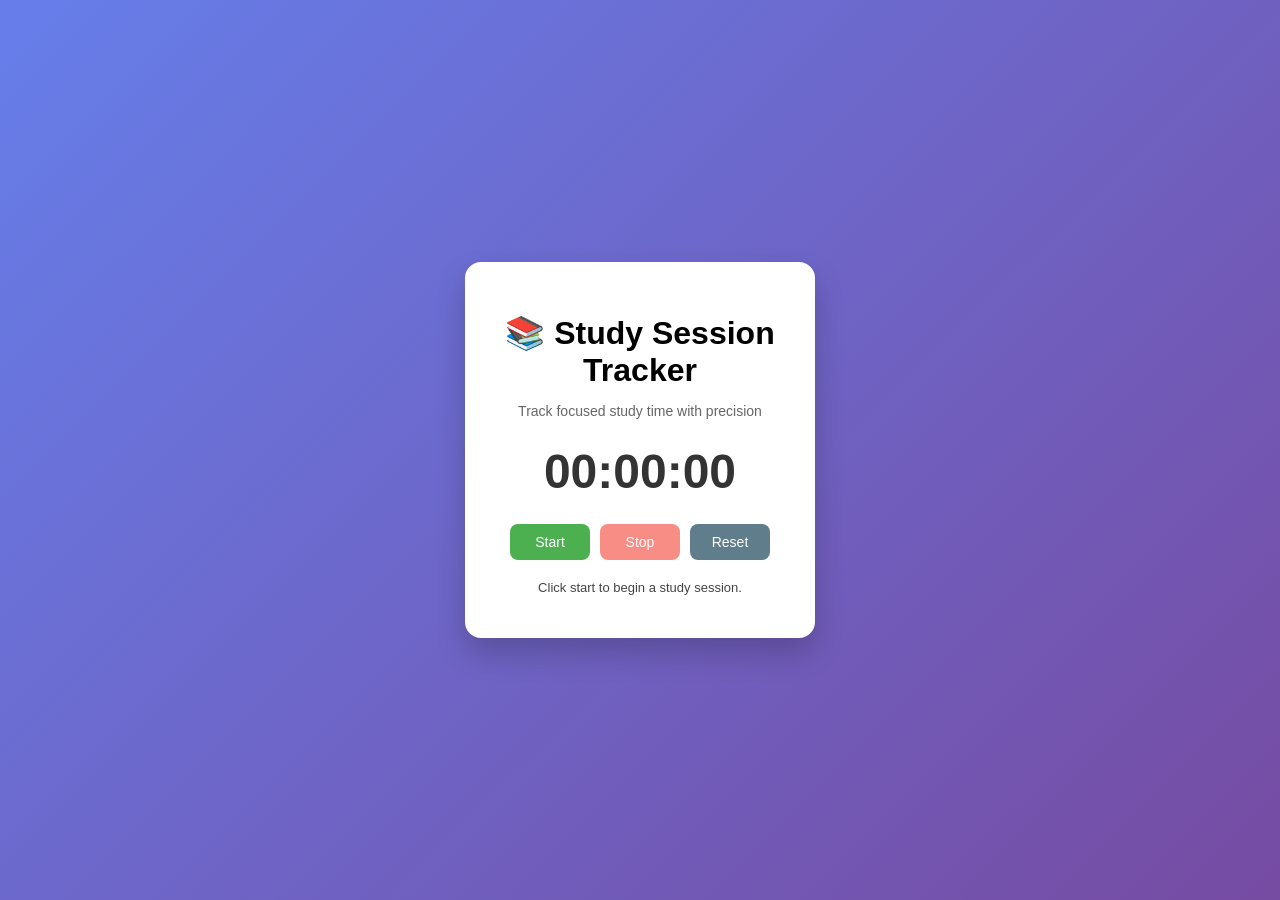
==== week-2-study-tracker/index.html @ a1ed582e "Week 2: Smart Study Session Tracker with seconds" ====
<!DOCTYPE html>
<html lang="en">
<head>
  <meta charset="UTF-8" />
  <meta name="viewport" content="width=device-width, initial-scale=1.0"/>
  <title>Study Session Tracker</title>
  <link rel="stylesheet" href="style.css" />
</head>
<body>

  <div class="container">
    <h1>📚 Study Session Tracker</h1>
    <p class="subtitle">Track focused study time with precision</p>

    <div class="timer" id="timer">00:00:00</div>

    <div class="buttons">
      <button id="startBtn">Start</button>
      <button id="stopBtn" disabled>Stop</button>
      <button id="resetBtn">Reset</button>
    </div>

    <p class="info" id="infoText">Click start to begin a study session.</p>
  </div>

  <script src="script.js"></script>
</body>
</html>
---- week-2-study-tracker/style.css ----
* {
  box-sizing: border-box;
  font-family: "Segoe UI", Tahoma, sans-serif;
}

body {
  margin: 0;
  height: 100vh;
  background: linear-gradient(135deg, #667eea, #764ba2);
  display: flex;
  justify-content: center;
  align-items: center;
}

.container {
  background: #ffffff;
  padding: 30px 40px;
  border-radius: 16px;
  width: 350px;
  text-align: center;
  box-shadow: 0 15px 30px rgba(0,0,0,0.2);
}

h1 {
  margin-bottom: 5px;
}

.subtitle {
  font-size: 14px;
  color: #666;
  margin-bottom: 25px;
}

.timer {
  font-size: 48px;
  font-weight: bold;
  margin-bottom: 25px;
  color: #333;
}

.buttons {
  display: flex;
  justify-content: space-between;
  margin-bottom: 20px;
}

button {
  flex: 1;
  margin: 0 5px;
  padding: 10px;
  border: none;
  border-radius: 8px;
  font-size: 14px;
  cursor: pointer;
  transition: 0.3s;
}

#startBtn {
  background-color: #4CAF50;
  color: white;
}

#stopBtn {
  background-color: #f44336;
  color: white;
}

#resetBtn {
  background-color: #607D8B;
  color: white;
}

button:disabled {
  opacity: 0.6;
  cursor: not-allowed;
}

button:hover:not(:disabled) {
  transform: translateY(-2px);
}

.info {
  font-size: 13px;
  color: #444;
}
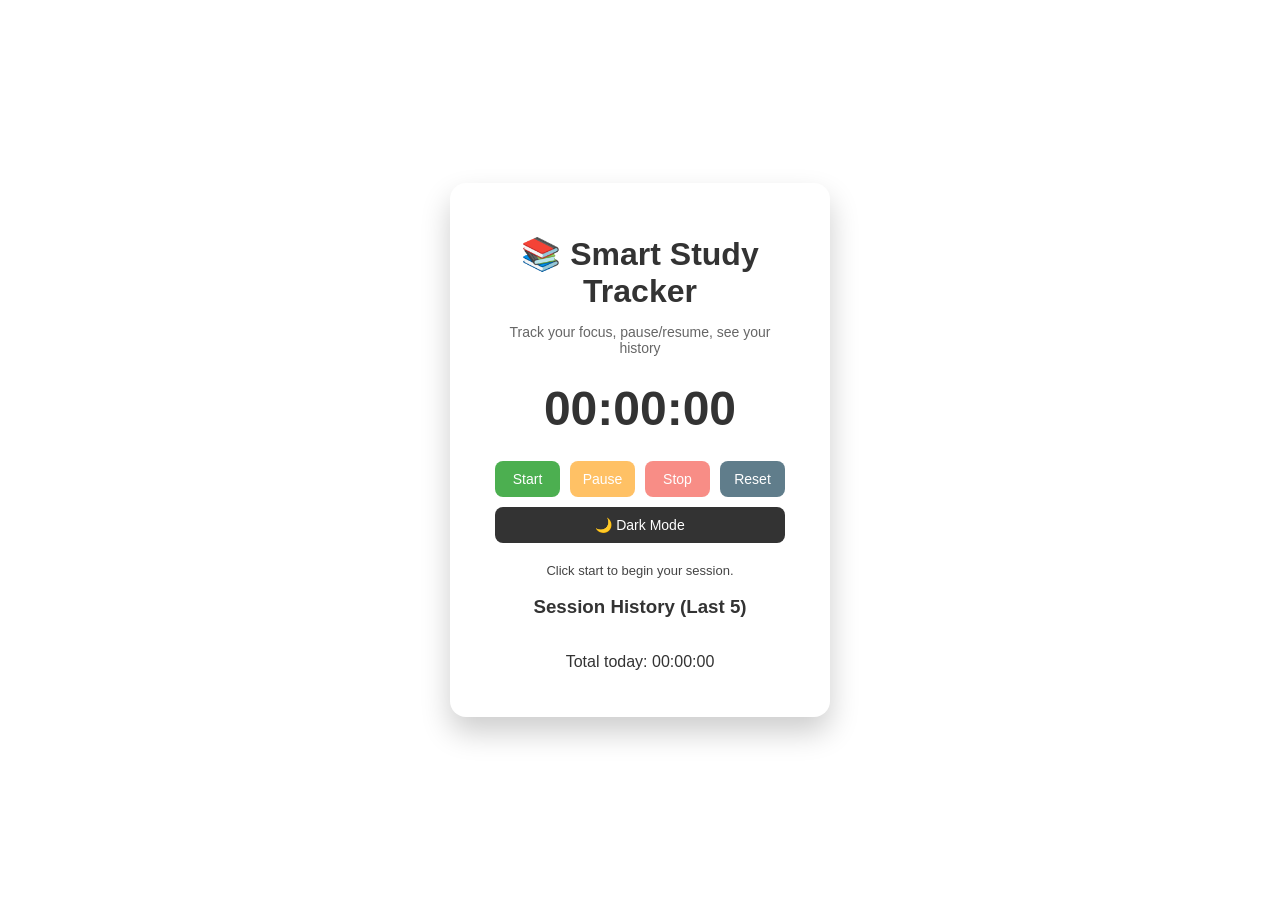
==== commit b23c6b7b: "Week 2: Upgraded Smart Study Session Tracker with pause, history, total time, and dark mode" ====
--- a/week-2-study-tracker/index.html
+++ b/week-2-study-tracker/index.html
@@ -1,26 +1,32 @@
 <!DOCTYPE html>
 <html lang="en">
 <head>
-  <meta charset="UTF-8" />
-  <meta name="viewport" content="width=device-width, initial-scale=1.0"/>
-  <title>Study Session Tracker</title>
-  <link rel="stylesheet" href="style.css" />
+  <meta charset="UTF-8">
+  <meta name="viewport" content="width=device-width, initial-scale=1.0">
+  <title>Smart Study Tracker</title>
+  <link rel="stylesheet" href="style.css">
 </head>
 <body>
-
   <div class="container">
-    <h1>📚 Study Session Tracker</h1>
-    <p class="subtitle">Track focused study time with precision</p>
+    <h1>📚 Smart Study Tracker</h1>
+    <p class="subtitle">Track your focus, pause/resume, see your history</p>
 
     <div class="timer" id="timer">00:00:00</div>
 
     <div class="buttons">
       <button id="startBtn">Start</button>
+      <button id="pauseBtn" disabled>Pause</button>
       <button id="stopBtn" disabled>Stop</button>
       <button id="resetBtn">Reset</button>
+      <button id="darkModeBtn">🌙 Dark Mode</button>
     </div>
 
-    <p class="info" id="infoText">Click start to begin a study session.</p>
+    <p class="info" id="infoText">Click start to begin your session.</p>
+
+    <h3>Session History (Last 5)</h3>
+    <ul id="historyList"></ul>
+
+    <p>Total today: <span id="totalTime">00:00:00</span></p>
   </div>
 
   <script src="script.js"></script>
--- a/week-2-study-tracker/style.css
+++ b/week-2-study-tracker/style.css
@@ -1,85 +1,53 @@
-* {
-  box-sizing: border-box;
-  font-family: "Segoe UI", Tahoma, sans-serif;
+:root {
+  --bg-light: #ffffff;
+  --bg-dark: #1e1e2f;
+  --text-light: #333;
+  --text-dark: #f0f0f0;
+  --primary: #667eea;
+  --secondary: #764ba2;
 }
 
+* { box-sizing: border-box; font-family: "Segoe UI", Tahoma, sans-serif; }
+
 body {
-  margin: 0;
-  height: 100vh;
-  background: linear-gradient(135deg, #667eea, #764ba2);
-  display: flex;
-  justify-content: center;
-  align-items: center;
+  margin: 0; height: 100vh;
+  display: flex; justify-content: center; align-items: center;
+  background: var(--bg-light); color: var(--text-light);
+  transition: 0.3s;
 }
 
 .container {
-  background: #ffffff;
-  padding: 30px 40px;
-  border-radius: 16px;
-  width: 350px;
-  text-align: center;
+  background: var(--bg-light);
+  padding: 30px 40px; border-radius: 16px;
+  width: 380px; text-align: center;
   box-shadow: 0 15px 30px rgba(0,0,0,0.2);
-}
-
-h1 {
-  margin-bottom: 5px;
-}
-
-.subtitle {
-  font-size: 14px;
-  color: #666;
-  margin-bottom: 25px;
-}
-
-.timer {
-  font-size: 48px;
-  font-weight: bold;
-  margin-bottom: 25px;
-  color: #333;
-}
-
-.buttons {
-  display: flex;
-  justify-content: space-between;
-  margin-bottom: 20px;
-}
-
-button {
-  flex: 1;
-  margin: 0 5px;
-  padding: 10px;
-  border: none;
-  border-radius: 8px;
-  font-size: 14px;
-  cursor: pointer;
   transition: 0.3s;
 }
 
-#startBtn {
-  background-color: #4CAF50;
-  color: white;
+h1 { margin-bottom: 5px; }
+.subtitle { font-size: 14px; color: #666; margin-bottom: 25px; }
+
+.timer { font-size: 48px; font-weight: bold; margin-bottom: 20px; }
+
+.buttons { display: flex; flex-wrap: wrap; justify-content: space-between; margin-bottom: 15px; }
+button {
+  flex: 1; margin: 5px; padding: 10px; border: none; border-radius: 8px;
+  font-size: 14px; cursor: pointer; transition: 0.3s;
 }
+button:hover:not(:disabled) { transform: translateY(-2px); }
 
-#stopBtn {
-  background-color: #f44336;
-  color: white;
+#startBtn { background-color: #4CAF50; color: white; }
+#pauseBtn { background-color: #FF9800; color: white; }
+#stopBtn { background-color: #f44336; color: white; }
+#resetBtn { background-color: #607D8B; color: white; }
+#darkModeBtn { background-color: #333; color: white; }
+
+button:disabled { opacity: 0.6; cursor: not-allowed; }
+
+.info { font-size: 13px; color: #444; margin-bottom: 15px; }
+
+ul { text-align: left; max-height: 120px; overflow-y: auto; padding-left: 20px; }
+.dark-mode {
+  background: var(--bg-dark); color: var(--text-dark);
 }
-
-#resetBtn {
-  background-color: #607D8B;
-  color: white;
-}
-
-button:disabled {
-  opacity: 0.6;
-  cursor: not-allowed;
-}
-
-button:hover:not(:disabled) {
-  transform: translateY(-2px);
-}
-
-.info {
-  font-size: 13px;
-  color: #444;
-}
+.dark-mode .container { background: #2c2c3e; }
